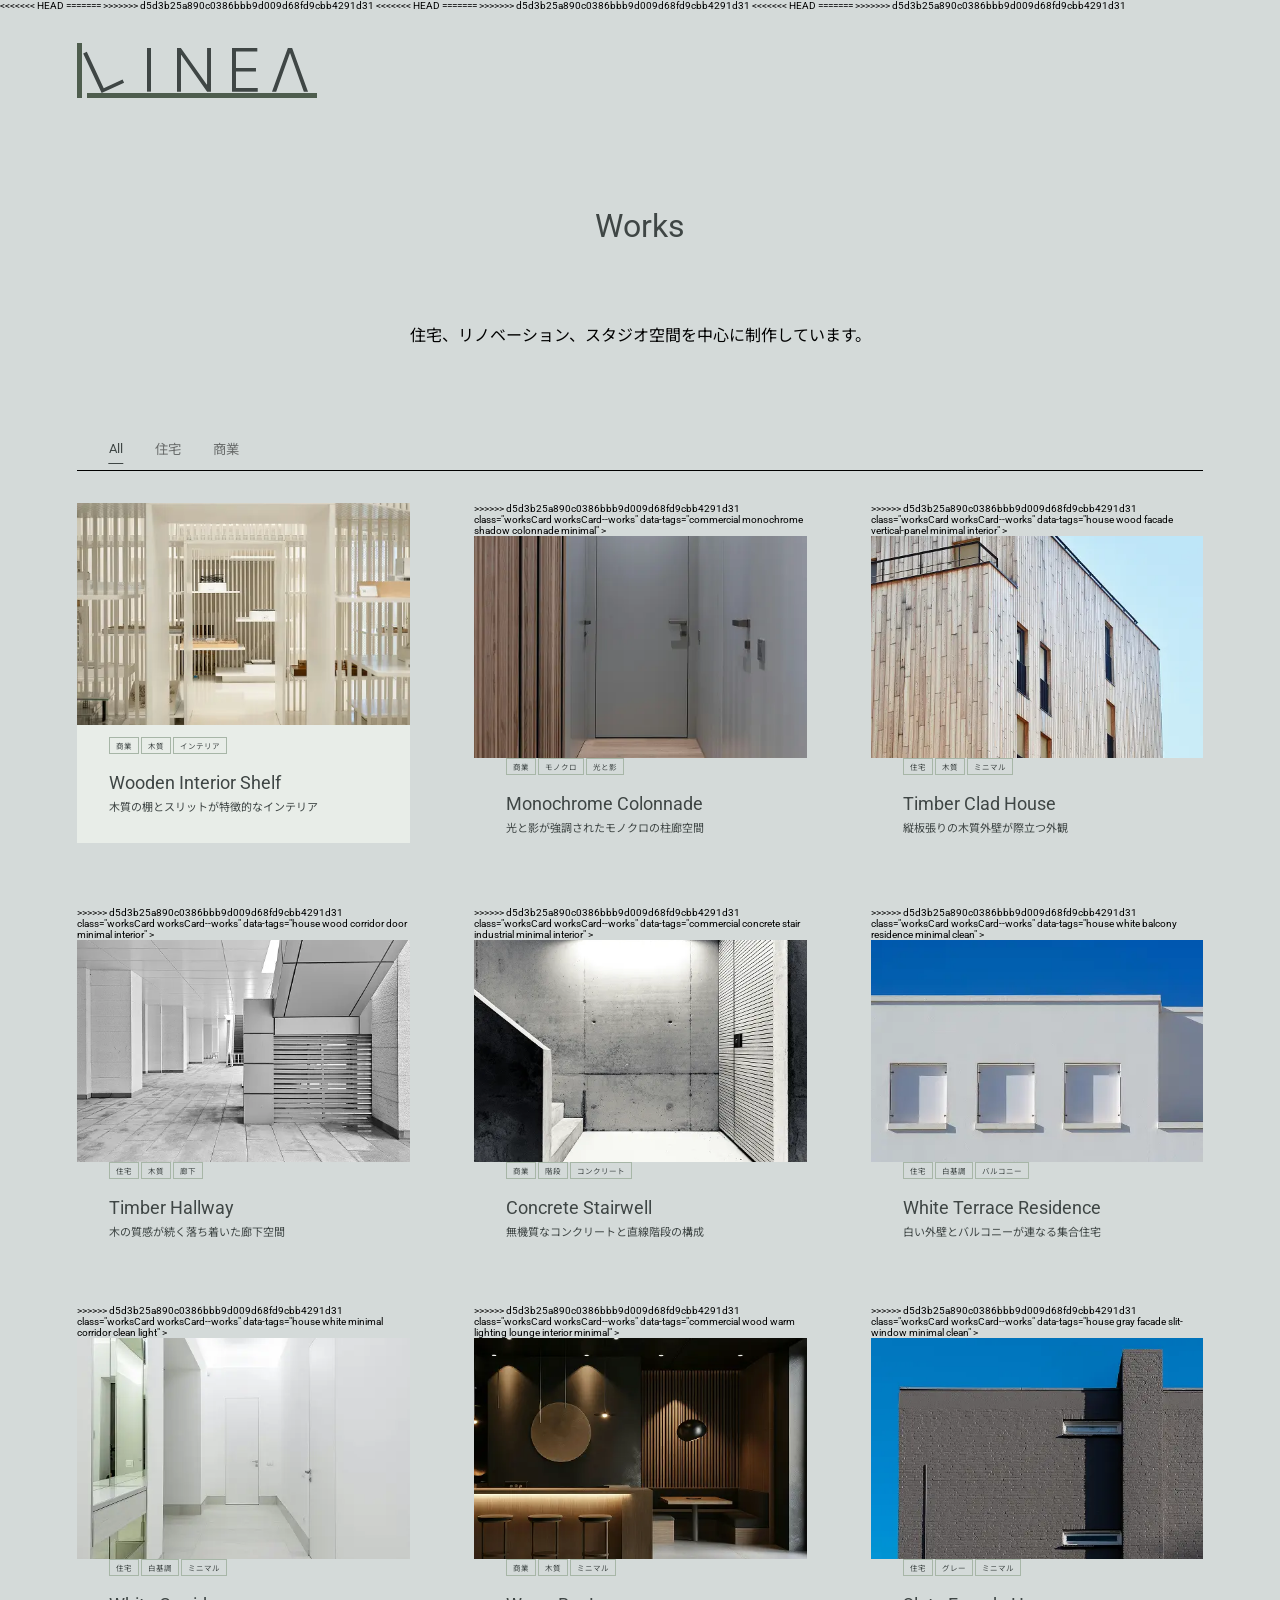
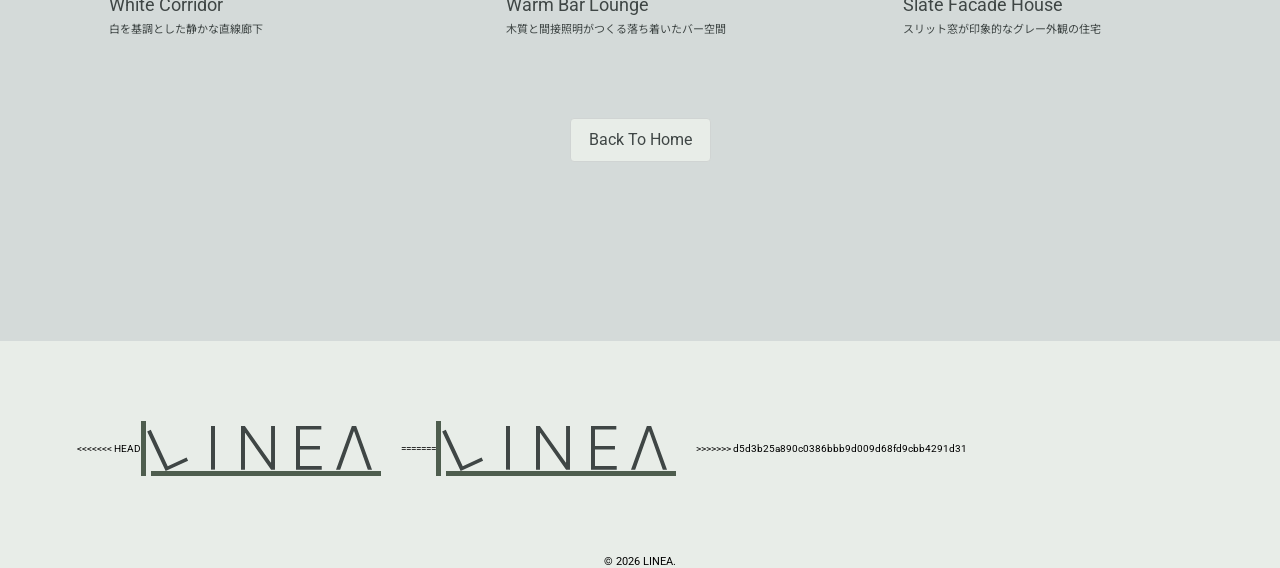
==== works.html @ eef25bf6 "サイズ修正" ====
<!doctype html>
<html lang="ja">
  <head>
    <meta charset="UTF-8" />
    <meta name="viewport" content="width=device-width, initial-scale=1.0" />
    <title>Works｜LINEA</title>
<<<<<<< HEAD
    <meta
      name="description"
      content="LINEA の制作実績一覧。静けさと余白を大切にしたデザインワークを紹介します。"
    />

    <link rel="stylesheet" href="css/style.css" />
    <link rel="icon" href="assets/icon/favicon.svg" type="image/svg+xml" />
    <link rel="icon" href="assets/icon/favicon.png" type="image/png" />
=======
    <link rel="stylesheet" href="css/style.css" />
    <link rel="icon" href="assets/icon/symbolMark.svg" type="image/svg+xml" />
    <link
      rel="alternate icon"
      href="assets/icon/symbolMark.png"
      sizes="16x16"
      type="image/png"
    />
    <link
      rel="icon"
      href="assets/icon/symbolMark.png"
      sizes="32x32"
      type="image/png"
    />
>>>>>>> d5d3b25a890c0386bbb9d009d68fd9cbb4291d31

    <link rel="preconnect" href="https://fonts.googleapis.com" />
    <link rel="preconnect" href="https://fonts.gstatic.com" crossorigin />
    <link
      href="https://fonts.googleapis.com/css2?family=Noto+Sans+JP:wght@100..900&family=Roboto:ital,wght@0,100..900;1,100..900&display=swap"
      rel="stylesheet"
    />
<<<<<<< HEAD
    <meta property="og:title" content="LINEA" />
=======
    <meta
      name="description"
      content="LINEA の制作実績一覧。静けさと余白を大切にしたデザインワークを紹介します。"
    />
    <meta property="og:title" content="Works｜LINEA" />
>>>>>>> d5d3b25a890c0386bbb9d009d68fd9cbb4291d31
    <meta
      property="og:description"
      content="LINEA の制作実績一覧。静けさと余白を大切にしたデザインワークを紹介します。"
    />
<<<<<<< HEAD
    <meta property="og:type" content="website" />
    <meta
      property="og:url"
      content="https://transcendent-puffpuff-2b2847.netlify.app/works.html"
    />
    <meta
      property="og:image"
      content="https://transcendent-puffpuff-2b2847.netlify.app/assets/img/ogp.png"
    />
    <meta property="og:site_name" content="LINEA" />

    <meta name="twitter:card" content="summary_large_image" />
    <meta name="twitter:title" content="LINEA" />
    <meta
      name="twitter:description"
      content="LINEA の制作実績一覧。静けさと余白を大切にしたデザインワークを紹介します。"
    />
    <meta
      name="twitter:image"
      content="https://transcendent-puffpuff-2b2847.netlify.app/assets/img/ogp.png"
    />

    <link
      rel="canonical"
      href="https://transcendent-puffpuff-2b2847.netlify.app/works.html"
    />
=======
    <!-- サムネ作る -->
    <!-- og:image を絶対URLにする※相対パス読めない -->
    <meta property="og:image" content="assets/img/ogp.png" />
    <!-- 公開後にURL差し替える-->
    <meta property="og:url" content="https://linea.example.com" />
    <meta property="og:type" content="website" />
    <!-- 公開後にURL差し替える -->
    <link rel="canonical" href="https://example.com/page" />
>>>>>>> d5d3b25a890c0386bbb9d009d68fd9cbb4291d31
  </head>

  <body>
    <header class="pageHeader">
      <a href="/" class="pageLogoLink">
        <img src="assets/icon/logo.svg" alt="LINEAロゴ" class="pageLogo" />
      </a>
    </header>

    <main class="section">
      <h1 class="pageTitle textXxl">Works</h1>

      <p class="worksLead textMd">
        住宅、リノベーション、スタジオ空間を中心に制作しています。
      </p>

      <div class="worksPanel">
        <div class="worksTabs">
          <button class="worksTab is-active" data-filter="all">All</button>
          <button class="worksTab" data-filter="house">住宅</button>
          <button class="worksTab" data-filter="commercial">商業</button>
        </div>

        <div class="worksCardContainer">
          <a
            href="wooden-interior-shelf.html"
            class="worksCard worksCard--works"
            data-tags="commercial wood shelf slit interior minimal"
          >
            <div class="worksCardImg">
              <img
                src="assets/img/wooden-interior-shelf/wooden-interior-shelf-thumb-07.webp"
                alt="Wooden Interior Shelf（木質の棚とスリットが特徴的なインテリア）"
              />
            </div>
            <div class="worksCardInfo">
              <div class="worksTags">
                <span class="worksTag">商業</span>
                <span class="worksTag">木質</span>
                <span class="worksTag">インテリア</span>
              </div>

              <h2 class="worksTitle textLg">
                Wooden Interior Shelf
                <small class="textXs">
                  木質の棚とスリットが特徴的なインテリア
                </small>
              </h2>
            </div>
          </a>

          <a
<<<<<<< HEAD
            href="monochrome-colonnade.html"
=======
            href="#"
>>>>>>> d5d3b25a890c0386bbb9d009d68fd9cbb4291d31
            class="worksCard worksCard--works"
            data-tags="commercial monochrome shadow colonnade minimal"
          >
            <div class="worksCardImg">
              <img
                src="assets/img/monochrome-colonnade/monochrome-colonnade-thumb-06.webp"
                alt="Monochrome Colonnade（光と影が強調されたモノクロの柱廊空間）"
              />
            </div>
            <div class="worksCardInfo">
              <div class="worksTags">
                <span class="worksTag">商業</span>
                <span class="worksTag">モノクロ</span>
                <span class="worksTag">光と影</span>
              </div>

              <h2 class="worksTitle textLg">
                Monochrome Colonnade
                <small class="worksTitleSub textXs">
                  光と影が強調されたモノクロの柱廊空間
                </small>
              </h2>
            </div>
          </a>

          <a
<<<<<<< HEAD
            href="timber-clad-house.html"
=======
            href="#"
>>>>>>> d5d3b25a890c0386bbb9d009d68fd9cbb4291d31
            class="worksCard worksCard--works"
            data-tags="house wood facade vertical-panel minimal interior"
          >
            <div class="worksCardImg">
              <img
                src="assets/img/timber-clad-house/timber-clad-house-thumb-03.webp"
                alt="Timber Clad House（縦板張りの木質外壁が際立つ外観）"
              />
            </div>
            <div class="worksCardInfo">
              <div class="worksTags">
                <span class="worksTag">住宅</span>
                <span class="worksTag">木質</span>
                <span class="worksTag">ミニマル</span>
              </div>

              <h2 class="worksTitle textLg">
                Timber Clad House
                <small class="worksTitleSub textXs">
                  縦板張りの木質外壁が際立つ外観
                </small>
              </h2>
            </div>
          </a>

          <a
<<<<<<< HEAD
            href="timber-hallway.html"
=======
            href="#"
>>>>>>> d5d3b25a890c0386bbb9d009d68fd9cbb4291d31
            class="worksCard worksCard--works"
            data-tags="house wood corridor door minimal interior"
          >
            <div class="worksCardImg">
              <img
                src="assets/img/timber-hallway/timber-hallway-thumb-01.webp"
                alt="Timber Hallway（木の質感が続く落ち着いた廊下空間）"
              />
            </div>
            <div class="worksCardInfo">
              <div class="worksTags">
                <span class="worksTag">住宅</span>
                <span class="worksTag">木質</span>
                <span class="worksTag">廊下</span>
              </div>

              <h2 class="worksTitle textLg">
                Timber Hallway
                <small class="worksTitleSub textXs">
                  木の質感が続く落ち着いた廊下空間
                </small>
              </h2>
            </div>
          </a>

          <a
<<<<<<< HEAD
            href="concrete-stairwell.html"
=======
            href="#"
>>>>>>> d5d3b25a890c0386bbb9d009d68fd9cbb4291d31
            class="worksCard worksCard--works"
            data-tags="commercial concrete stair industrial minimal interior"
          >
            <div class="worksCardImg">
              <img
                src="assets/img/concrete-stairwell/concrete-stairwell-thumb-01.webp"
                alt="Concrete Stairwell（無機質なコンクリートと直線階段の構成）"
              />
            </div>
            <div class="worksCardInfo">
              <div class="worksTags">
                <span class="worksTag">商業</span>
                <span class="worksTag">階段</span>
                <span class="worksTag">コンクリート</span>
              </div>

              <h2 class="worksTitle textLg">
                Concrete Stairwell
                <small class="worksTitleSub textXs">
                  無機質なコンクリートと直線階段の構成
                </small>
              </h2>
            </div>
          </a>

          <a
<<<<<<< HEAD
            href="white-terrace-residence.html"
=======
            href="#"
>>>>>>> d5d3b25a890c0386bbb9d009d68fd9cbb4291d31
            class="worksCard worksCard--works"
            data-tags="house white balcony residence minimal clean"
          >
            <div class="worksCardImg">
              <img
                src="assets/img/white-terrace-residence/white-terrace-residence-thumb-06.webp"
                alt="White Terrace Residence（白い外壁とバルコニーが連なる集合住宅）"
              />
            </div>
            <div class="worksCardInfo">
              <div class="worksTags">
                <span class="worksTag">住宅</span>
                <span class="worksTag">白基調</span>
                <span class="worksTag">バルコニー</span>
              </div>

              <h2 class="worksTitle textLg">
                White Terrace Residence
                <small class="worksTitleSub textXs">
                  白い外壁とバルコニーが連なる集合住宅
                </small>
              </h2>
            </div>
          </a>

          <a
<<<<<<< HEAD
            href="white-corridor.html"
=======
            href="#"
>>>>>>> d5d3b25a890c0386bbb9d009d68fd9cbb4291d31
            class="worksCard worksCard--works"
            data-tags="house white minimal corridor clean light"
          >
            <div class="worksCardImg">
              <img
                src="assets/img/white-corridor/white-corridor-thumb-07.webp"
                alt="White Corridor（白を基調とした静かな直線廊下）"
              />
            </div>
            <div class="worksCardInfo">
              <div class="worksTags">
                <span class="worksTag">住宅</span>
                <span class="worksTag">白基調</span>
                <span class="worksTag">ミニマル</span>
              </div>

              <h2 class="worksTitle textLg">
                White Corridor
                <small class="worksTitleSub textXs">
                  白を基調とした静かな直線廊下
                </small>
              </h2>
            </div>
          </a>

          <a
<<<<<<< HEAD
            href="warm-bar-lounge.html"
=======
            href="#"
>>>>>>> d5d3b25a890c0386bbb9d009d68fd9cbb4291d31
            class="worksCard worksCard--works"
            data-tags="commercial wood warm lighting lounge interior minimal"
          >
            <div class="worksCardImg">
              <img
                src="assets/img/warm-bar-lounge/warm-bar-lounge-thumb-07.webp"
                alt="Warm Bar Lounge（木質と間接照明がつくる落ち着いたバー空間）"
              />
            </div>
            <div class="worksCardInfo">
              <div class="worksTags">
                <span class="worksTag">商業</span>
                <span class="worksTag">木質</span>
                <span class="worksTag">ミニマル</span>
              </div>

              <h2 class="worksTitle textLg">
                Warm Bar Lounge
                <small class="worksTitleSub textXs">
                  木質と間接照明がつくる落ち着いたバー空間
                </small>
              </h2>
            </div>
          </a>

          <a
<<<<<<< HEAD
            href="slate-facade-house.html"
=======
            href="#"
>>>>>>> d5d3b25a890c0386bbb9d009d68fd9cbb4291d31
            class="worksCard worksCard--works"
            data-tags="house gray facade slit-window minimal clean"
          >
            <div class="worksCardImg">
              <img
                src="assets/img/slate-facade-house/slate-facade-house-thumb-07.webp"
                alt="Slate Facade House（スリット窓が印象的なグレー外観の住宅）"
              />
            </div>
            <div class="worksCardInfo">
              <div class="worksTags">
                <span class="worksTag">住宅</span>
                <span class="worksTag">グレー</span>
                <span class="worksTag">ミニマル</span>
              </div>

              <h2 class="worksTitle textLg">
                Slate Facade House
                <small class="worksTitleSub textXs">
                  スリット窓が印象的なグレー外観の住宅
                </small>
              </h2>
            </div>
          </a>
        </div>
      </div>
      <a href="index.html" class="actionButton textMd">
        <span>Back To Home</span>
      </a>
    </main>

    <footer>
      <div class="footerContainer">
<<<<<<< HEAD
        <a href="index.html" class="footerLogo">
          <img src="assets/icon/logo.svg" alt="LINEAロゴ" />
        </a>
=======
        <div class="footerLogo">
          <img src="assets/icon/logo.svg" alt="LINEAロゴ" />
        </div>
>>>>>>> d5d3b25a890c0386bbb9d009d68fd9cbb4291d31
      </div>

      <small class="copy textXs">&copy; 2026 LINEA.</small>
      <button class="toTopBtn"></button>
    </footer>
    <script src="js/toTop.js"></script>
    <script src="js/worksTab.js"></script>
  </body>
</html>
---- css/style.css ----
/* =========================
Reset 
========================= */
* {
  box-sizing: border-box;
  margin: 0;
  padding: 0;
}
img {
  display: block;
  height: auto;
  max-width: 100%;
}
input,
button {
  font-family: inherit;
}
ul,
ol {
  list-style: none;
}
a {
  color: inherit;
  text-decoration: none;
}
body {
  margin: 0;
}

/* =========================
Variables
========================= */
:root {
  /* textXxl: 32px → 36px */
  --textXxl: clamp(3.2rem, 2vw, 3.6rem);
  /* textXl: 24px → 28px */
  --textXl: clamp(2.4rem, 1.8vw, 2.8rem);
  /* textLg: 18px → 20px */
  --textLg: clamp(1.8rem, 1.4vw, 2rem);
  /* textMd: 14px → 16px */
  --textMd: clamp(1.4rem, 1.8vw, 1.6rem);
  /* textSm: 12px → 14px */
  --textSm: clamp(1.2rem, 1.4vw, 1.4rem);
  /* textXs 9px → 11px */
  --textXs: clamp(0.9rem, 1vw, 1.1rem);
}

:root {
  --lhXxl: clamp(3.8rem, 2vw, 4.3rem);
  --lhXl: clamp(3.2rem, 1.8vw, 3.6rem);
  --lhLg: clamp(2.6rem, 1.4vw, 2.9rem);
  --lhMd: clamp(2.2rem, 0.8vw, 2.5rem);
  --lhSm: clamp(2rem, 0.6vw, 2.2rem);
  --lhXs: clamp(1.2rem, 0.3vw, 1.4rem);
}

:root {
  /* Primary */
  --color-white: #fff;
  --color-black: #3f4645;

  /* Neutral */
  --color-bg: #d4dad9;
  --color-btn: #e9edec;

  /* Accent (GreenHueC) */
  --color-green-100: #f3f6f3;
  --color-green-200: #eef2ee;
  --color-green-300: #e8ede8;
  --color-green-400: #dce5dc;
  --color-green-500: #c5d3c5;
  --color-green-600: #a7b6a7;
  --color-green-700: #4e5d4e;
  --color-green-800: #304030;

  /* Accent Transparent (GreenHueC with opacity) */
  --color-green-100-rgb: 243, 246, 243;
  --color-green-100-80: rgb(var(--color-green-100-rgb), 0.8);
  /* Black Transparent */
  --color-black-rgb: 0, 0, 0;
  --color-black-40: rgba(var(--color-black-rgb), 0.4);
}

/* =========================
Base
========================= */
html {
  font-size: 10px;
}
body {
  font-weight: 400;
  font-family: Roboto, "Noto Sans JP", sans-serif;
  overflow-x: hidden;
}
html,
body {
  background-color: var(--color-bg);
}
h1,
h2,
h3,
h4,
h5 {
  font-weight: normal;
  color: var(--color-black);
}
oter {
  background-color: var(--color-green-200);
}
input,
textarea {
  padding: 8px 24px;
}

/* =========================
Layout
========================= */

/* 共通レイアウト */
.pageHeader,
.footerContainer {
  display: flex;
  align-items: center;
  margin: 0 auto;
  padding-inline: clamp(32px, 6vw, 80px);
}
.pageHeader {
  padding-block: 32px;
}
.footerContainer {
  padding-block: 80px;
}
@media screen and (width <= 767px) {
  .footerContainer {
    flex-direction: column;
  }
}

.section {
  display: flex;
  flex-direction: column;
  align-items: center;
  gap: 80px;
  margin-bottom: clamp(64px, 8vw, 140px);
  margin-inline: auto;
  padding-inline: clamp(32px, 6vw, 80px);
  padding-block: clamp(32px, 6vw, 80px);
}

/* mvレイアウト */
.mvSection {
  position: relative;
  width: 100%;
  height: clamp(30vh, 50vh, 80vh);
  margin-bottom: clamp(120px, 15vw, 200px);
  overflow: hidden;
}
.mvSection img {
  transform: translateX(20%);
  width: 100%;
  height: 100%;
  object-fit: cover;
}
.mvSection p {
  position: absolute;
  top: 25%;
  left: 10%;
  padding: clamp(32px, 6vw, 120px);
}
@media screen and (width <= 767px) {
  .mvSection img {
    transform: none;
  }
}

/* aboutSectionレイアウト */
.aboutSection {
  max-width: 1280px;
}
.aboutContainer {
  display: flex;
  position: relative;
  justify-content: end;
  align-items: center;
}

/* aboutInfoレイアウト */
.aboutInfo {
  display: flex;
  z-index: 2;
  flex-direction: column;
  align-items: center;
  gap: clamp(48px, 8vw, 128px);
  width: 70%;
  padding: clamp(120px, 15vw, 200px) clamp(32px, 8vw, 128px);
}
.aboutLeadContainer {
  display: flex;
  flex-direction: column;
  gap: 24px;
}
.aboutItem {
  display: flex;
  flex-direction: column;
  align-items: center;
  gap: 16px;
}

/* aboutImgレイアウト */
.aboutImg {
  position: absolute;
  left: 0;
  z-index: 1;
  width: 70%;
  height: 80%;
  overflow: hidden;
}
.aboutImg img {
  width: 100%;
  height: 100%;
  object-fit: cover;
}

@media (width <= 767px) {
  .aboutContainer {
    justify-content: center;
    margin-top: 16px;
  }
  .aboutImg {
    left: 50%;
    transform: translateX(-50%);
    width: 100vw;
    height: 120%;
  }
}

/* worksSectionレイアウト */
.worksSection {
  container-type: inline-size;
  container-name: worksSection;
}
.worksCardContainer {
  display: grid;
  gap: clamp(32px, 5vw, 64px);
  cursor: pointer;
  grid-template-columns: repeat(3, 1fr);
}
@container worksSection (max-width: 600px) {
  .worksCardContainer {
    grid-template-columns: 1fr;
  }
}

/* philosophySectionレイアウト */
.philosophySection {
  display: flex;
  flex-direction: column;
  align-items: center;
  gap: 80px;
  margin-bottom: clamp(64px, 8vw, 140px);
  margin-inline: auto;
}
.philosophyContainer {
  display: flex;
  position: relative;
  flex-direction: column;
  gap: 200px;
  width: 100%;
}
.philosophyInfo {
  display: flex;
  position: absolute;
  top: 50%;
  left: 50%;
  z-index: 3;
  transform: translate(-50%, -50%);
  flex-direction: column;
  gap: 32px;
  padding: clamp(48px, 8vw, 128px);
}
@media screen and (max-width: 767px) {
  .philosophyInfo {
    width: 90%;
  }
}

/* philosophySection背景レイアウト */
.philosophyImg {
  z-index: 1;
  width: 100%;
  height: 40vh;
  overflow: hidden;
}
.philosophyImgTop img {
  transform: translateX(15%);
}
.philosophyImgBottom img {
  transform: translateX(-15%);
}
.philosophyImg img {
  display: block;
  position: relative;
  width: 100%;
  height: 100%;
  object-fit: cover;
}
@media (width <= 767px) {
  .philosophyImg {
    aspect-ratio: 3 / 2;
  }
}

/* contactSectionレイアウト */
.contactSection {
  width: min(80%); /* ← これが最強 */
  max-width: 1280px;
  background-color: var(--color-green-100-80);
}
.contactForm {
  display: flex;
  flex-direction: column;
  align-items: center;
  gap: 36px;
  width: 100%;
}
.formGroup {
  display: flex;
  flex-direction: column;
  align-items: center;
  gap: 16px;
}
.formGroup input,
.formGroup textarea {
  width: clamp(280px, 50vw, 720px);
}

/* works.htmlのworksPanelのレイアウト */
.worksPanel {
  width: 100%;
  container-type: inline-size;
  container-name: works;
}
@container works (max-width: 900px) {
  .worksCardContainer {
    grid-template-columns: repeat(2, 1fr);
  }
}
@container works (max-width: 600px) {
  .worksCardContainer {
    grid-template-columns: 1fr;
  }
}
.worksTag {
  display: inline-block;
  padding: 2px 6px;
  border: 1px solid var(--color-green-600);
  font-size: 0.75rem;
  color: var(--color-black);
}

/* workDetailのHero画像 */
.workDetailHero {
  position: relative;
  width: 100%;
  overflow: hidden;
  aspect-ratio: 3 / 1.5;
}
.workDetailHero img {
  width: 100%;
  height: 100%;
  object-fit: cover;
  filter: brightness(0.9);
}
.workDetailHero::before {
  position: absolute;
  z-index: 1;
  background: var(--color-black-20);
  content: "";
  inset: 0;
}
.workDetailMeta {
  position: absolute;
  top: clamp(32px, 8vw, 96px);
  left: clamp(32px, 7vw, 80px);
  z-index: 2;
  padding: 8px 16px;
  background-color: var(--color-black-40);
  font-weight: 400;
  color: var(--color-white);
  opacity: 0.8;
}

/* workDetailのサムネ */
.workDetailVisual {
  background-color: var(--color-green-100-80);
}
.thumbCarousel {
  display: flex;
  align-items: center;
  gap: clamp(16px, 4vw, 24px);
  padding-inline: clamp(16px, 4vw, 48px);
  padding-block: clamp(32px, 8vw, 64px);
}
.thumbViewport {
  width: 100%;
  overflow: hidden;
}
.thumbTrack {
  display: flex;
  justify-content: center;
  gap: clamp(16px, 4vw, 48px);
  transition: transform 0.3s ease;
}
.thumbTrack img {
  width: 160px;
  border-radius: 4px;
  object-fit: cover;
  cursor: pointer;
  transition:
    box-shadow 0.2s ease,
    transform 0.2s ease;
  aspect-ratio: 4 / 3;
}
.thumbTrack img:hover {
  transform: translateY(-2px);
  box-shadow: 0 4px 16px rgba(0, 0, 0, 0.12);
}
@media (max-width: 767px) {
  .thumbTrack img {
    width: 120px;
  }
}

/* workDetailのレイアウト */
.workDetailSection {
  display: flex;
  flex-direction: column;
  align-items: center;
  gap: 64px;
  margin-bottom: clamp(120px, 15vw, 200px);
  margin-inline: auto;
  padding-inline: clamp(32px, 6vw, 80px);
  padding-block: clamp(32px, 6vw, 80px);
}
.workDetailHeader {
  display: flex;
  flex-direction: column;
  align-items: center;
  gap: 8px;
}
.workDetailHeader h1 {
  padding-bottom: 16px;
}

/* workDetailのinfoのレイアウト*/
.workDetailInfo {
  padding: clamp(32px, 8vw, 120px);
  border-top: 1px solid var(--color-green-600);
  border-bottom: 1px solid var(--color-green-600);
}
.workDetailList {
  display: grid;
  grid-template-columns: 120px 1fr;
  row-gap: 32px;
}
.workDetailList dt {
  color: var(--color-green-700);
}
.workDetailList dd {
  color: var(--color-black);
}

/* PREV / NEXT ナビ */
.workDetailNav {
  display: flex;
  justify-content: center;
  align-items: center;
  gap: clamp(48px, 10vw, 128px);
}

/* footer */
.copy {
  display: block;
  margin: 0 auto;
  text-align: center;
}

/* =========================
Components
========================= */
/* logo */
.pageLogo img,
.footerLogo {
  width: 10%;
  min-width: 260px;
}
/* 文字裏背景色 */
.mvSection p,
.aboutInfo,
.philosophyInfo {
  background-color: var(--color-green-100-80);
}

/* worksカード */
.worksCard {
  display: flex;
  flex-direction: column;
  align-items: center;
  gap: clamp(16px, 3vw, 28px);
  padding-bottom: clamp(16px, 3vw, 28px);
  background-color: var(--color-green-300);
}
.worksCardImg {
  width: 100%;
  overflow: hidden;
  aspect-ratio: 3/2;
}
.worksCardImg img {
  width: 100%;
  height: 100%;
  object-fit: cover;
}
.worksCard h3 {
  position: relative;
  max-width: 20ch;
  text-align: center;
}

/* worksページのworksカード */
.worksCard--works {
  gap: 12px;
}
.worksCardInfo {
  display: flex;
  flex-direction: column;
  gap: 16px;
  width: 100%;
  padding: 0 32px;
}
.worksCard--works .worksCard h3 {
  width: fit-content;
  margin-inline: 0;
  text-align: start;
}
.worksTitle small {
  display: block;
  margin-top: 4px;
  line-height: 1.4;
}

/* タイトル下線アニメーション（共通） */
.worksCard h3::after {
  position: absolute;
  bottom: -6px;
  left: 0;
  width: 0;
  height: 2px;
  background-color: currentcolor;
  opacity: 0.4;
  transition: width 0.3s ease;
  content: "";
}
.worksCard:hover .worksCard h3::after {
  width: 40%;
}

/* worksページのタブ */
.worksTabs {
  display: flex;
  gap: 32px;
  margin-bottom: 32px;
  padding: 8px 32px;
  border-bottom: 1px solid currentcolor;
}
.worksTab {
  position: relative;
  padding: 4px 0;
  border: none;
  background: none;
  opacity: 0.5;
  cursor: pointer;
  transition: opacity 0.2s ease;
}
.worksTab:hover {
  opacity: 0.75;
}
.worksTab.is-active {
  color: var(--color-black); /* ← 文字色を濃くする */
  opacity: 1;
}
.worksTab.is-active::after {
  position: absolute;
  bottom: -2px;
  left: 50%;
  transform: translateX(-50%);
  width: 110%;
  height: 1px;
  background-color: currentcolor;
  content: "";
}

/* topToBtn */
footer {
  position: relative;
  background-color: var(--color-green-300);
}
.toTopBtn {
  position: fixed;
  right: 25px;
  bottom: 25px;
  z-index: 2;
  width: 50px;
  height: 50px;
  border-radius: 9999px;
  background-color: var(--color-green-700);
  opacity: 0;
  pointer-events: none;
  transition: opacity 0.3s;
}
.toTopBtn::after {
  position: relative;
  bottom: 12px;
  left: 0;
  width: 0;
  height: 0;
  content: "";
  border-style: solid;
  border-right: 7px solid transparent;
  border-left: 7px solid transparent;
  border-bottom: 8px solid var(--color-btn);
  border-top: 0;
}
.toTopBtn.is-visible {
  opacity: 1;
  pointer-events: auto;
}

/* PREV / NEXT（高さを中央に寄せる） */
.workDetailNav .prev,
.workDetailNav .next {
  position: relative;
  color: #3f4645;
  text-decoration: none;
}
.workDetailNav .prev::after,
.workDetailNav .next::after {
  position: absolute;
  bottom: -2px;
  left: 0;
  width: 0%;
  height: 1px;
  background: #3f4645;
  transition: width 0.25s ease;
  content: "";
}
.workDetailNav .prev:hover::after,
.workDetailNav .next:hover::after {
  width: 100%;
}

/* Back To Works */
.actionButton {
  display: inline-flex;
  justify-content: center;
  align-items: center;
  padding: 10px 18px;
  border: 1px solid #d0d4d3;
  border-radius: 4px;
  background: var(--color-green-300);
  color: #3f4645;
  cursor: pointer;
  transition:
    background 0.25s ease,
    color 0.25s ease;
  text-decoration: none;
}

.actionButton:hover {
  background: var(--color-green-100);
}

/* 左右ボタン */
.thumbPrev,
.thumbNext {
  padding: 8px 12px;
  border: 1px solid var(--color-black-10);
  border-radius: 4px;
  background: var(--color-white);
  font-size: 14px;
  line-height: 1;
  color: var(--color-black-60);
  cursor: pointer;
  transition:
    background 0.2s ease,
    color 0.2s ease;
}
.thumbPrev:hover,
.thumbNext:hover {
  background: var(--color-green-100);
  color: var(--color-black-80);
}

/* =========================
Utility
========================= */
.textXxl {
  font-size: var(--textXxl);
  line-height: var(--lhXxl);
}

.textXl {
  font-size: var(--textXl);
  line-height: var(--lhXl);
}

.textLg {
  font-size: var(--textLg);
  line-height: var(--lhLg);
}

.textMd {
  font-size: var(--textMd);
  line-height: var(--lhMd);
}

.textSm {
  font-size: var(--textSm);
  line-height: var(--lhSm);
}

.textXs {
  font-size: var(--textXs);
  line-height: var(--lhXs);
}

/* =========================
Temp
========================= */
.globalNav {
  display: none;
}
---- css/style.css ----
/* =========================
Reset 
========================= */
* {
  box-sizing: border-box;
  margin: 0;
  padding: 0;
}
img {
  display: block;
  height: auto;
  max-width: 100%;
}
input,
button {
  font-family: inherit;
}
ul,
ol {
  list-style: none;
}
a {
  color: inherit;
  text-decoration: none;
}
body {
  margin: 0;
}

/* =========================
Variables
========================= */
:root {
  /* textXxl: 32px → 36px */
  --textXxl: clamp(3.2rem, 2vw, 3.6rem);
  /* textXl: 24px → 28px */
  --textXl: clamp(2.4rem, 1.8vw, 2.8rem);
  /* textLg: 18px → 20px */
  --textLg: clamp(1.8rem, 1.4vw, 2rem);
  /* textMd: 14px → 16px */
  --textMd: clamp(1.4rem, 1.8vw, 1.6rem);
  /* textSm: 12px → 14px */
  --textSm: clamp(1.2rem, 1.4vw, 1.4rem);
  /* textXs 9px → 11px */
  --textXs: clamp(0.9rem, 1vw, 1.1rem);
}

:root {
  --lhXxl: clamp(3.8rem, 2vw, 4.3rem);
  --lhXl: clamp(3.2rem, 1.8vw, 3.6rem);
  --lhLg: clamp(2.6rem, 1.4vw, 2.9rem);
  --lhMd: clamp(2.2rem, 0.8vw, 2.5rem);
  --lhSm: clamp(2rem, 0.6vw, 2.2rem);
  --lhXs: clamp(1.2rem, 0.3vw, 1.4rem);
}

:root {
  /* Primary */
  --color-white: #fff;
  --color-black: #3f4645;

  /* Neutral */
  --color-bg: #d4dad9;
  --color-btn: #e9edec;

  /* Accent (GreenHueC) */
  --color-green-100: #f3f6f3;
  --color-green-200: #eef2ee;
  --color-green-300: #e8ede8;
  --color-green-400: #dce5dc;
  --color-green-500: #c5d3c5;
  --color-green-600: #a7b6a7;
  --color-green-700: #4e5d4e;
  --color-green-800: #304030;

  /* Accent Transparent (GreenHueC with opacity) */
  --color-green-100-rgb: 243, 246, 243;
  --color-green-100-80: rgb(var(--color-green-100-rgb), 0.8);
  /* Black Transparent */
  --color-black-rgb: 0, 0, 0;
  --color-black-40: rgba(var(--color-black-rgb), 0.4);
}

/* =========================
Base
========================= */
html {
  font-size: 10px;
}
body {
  font-weight: 400;
  font-family: Roboto, "Noto Sans JP", sans-serif;
  overflow-x: hidden;
}
html,
body {
  background-color: var(--color-bg);
}
h1,
h2,
h3,
h4,
h5 {
  font-weight: normal;
  color: var(--color-black);
}
oter {
  background-color: var(--color-green-200);
}
input,
textarea {
  padding: 8px 24px;
}

/* =========================
Layout
========================= */

/* 共通レイアウト */
.pageHeader,
.footerContainer {
  display: flex;
  align-items: center;
  margin: 0 auto;
  padding-inline: clamp(32px, 6vw, 80px);
}
.pageHeader {
  padding-block: 32px;
}
.footerContainer {
  padding-block: 80px;
}
@media screen and (width <= 767px) {
  .footerContainer {
    flex-direction: column;
  }
}

.section {
  display: flex;
  flex-direction: column;
  align-items: center;
  gap: 80px;
  margin-bottom: clamp(64px, 8vw, 140px);
  margin-inline: auto;
  padding-inline: clamp(32px, 6vw, 80px);
  padding-block: clamp(32px, 6vw, 80px);
}

/* mvレイアウト */
.mvSection {
  position: relative;
  width: 100%;
  height: clamp(30vh, 50vh, 80vh);
  margin-bottom: clamp(120px, 15vw, 200px);
  overflow: hidden;
}
.mvSection img {
  transform: translateX(20%);
  width: 100%;
  height: 100%;
  object-fit: cover;
}
.mvSection p {
  position: absolute;
  top: 25%;
  left: 10%;
  padding: clamp(32px, 6vw, 120px);
}
@media screen and (width <= 767px) {
  .mvSection img {
    transform: none;
  }
}

/* aboutSectionレイアウト */
.aboutSection {
  max-width: 1280px;
}
.aboutContainer {
  display: flex;
  position: relative;
  justify-content: end;
  align-items: center;
}

/* aboutInfoレイアウト */
.aboutInfo {
  display: flex;
  z-index: 2;
  flex-direction: column;
  align-items: center;
  gap: clamp(48px, 8vw, 128px);
  width: 70%;
  padding: clamp(120px, 15vw, 200px) clamp(32px, 8vw, 128px);
}
.aboutLeadContainer {
  display: flex;
  flex-direction: column;
  gap: 24px;
}
.aboutItem {
  display: flex;
  flex-direction: column;
  align-items: center;
  gap: 16px;
}

/* aboutImgレイアウト */
.aboutImg {
  position: absolute;
  left: 0;
  z-index: 1;
  width: 70%;
  height: 80%;
  overflow: hidden;
}
.aboutImg img {
  width: 100%;
  height: 100%;
  object-fit: cover;
}

@media (width <= 767px) {
  .aboutContainer {
    justify-content: center;
    margin-top: 16px;
  }
  .aboutImg {
    left: 50%;
    transform: translateX(-50%);
    width: 100vw;
    height: 120%;
  }
}

/* worksSectionレイアウト */
.worksSection {
  container-type: inline-size;
  container-name: worksSection;
}
.worksCardContainer {
  display: grid;
  gap: clamp(32px, 5vw, 64px);
  cursor: pointer;
  grid-template-columns: repeat(3, 1fr);
}
@container worksSection (max-width: 600px) {
  .worksCardContainer {
    grid-template-columns: 1fr;
  }
}

/* philosophySectionレイアウト */
.philosophySection {
  display: flex;
  flex-direction: column;
  align-items: center;
  gap: 80px;
  margin-bottom: clamp(64px, 8vw, 140px);
  margin-inline: auto;
}
.philosophyContainer {
  display: flex;
  position: relative;
  flex-direction: column;
  gap: 200px;
  width: 100%;
}
.philosophyInfo {
  display: flex;
  position: absolute;
  top: 50%;
  left: 50%;
  z-index: 3;
  transform: translate(-50%, -50%);
  flex-direction: column;
  gap: 32px;
  padding: clamp(48px, 8vw, 128px);
}
@media screen and (max-width: 767px) {
  .philosophyInfo {
    width: 90%;
  }
}

/* philosophySection背景レイアウト */
.philosophyImg {
  z-index: 1;
  width: 100%;
  height: 40vh;
  overflow: hidden;
}
.philosophyImgTop img {
  transform: translateX(15%);
}
.philosophyImgBottom img {
  transform: translateX(-15%);
}
.philosophyImg img {
  display: block;
  position: relative;
  width: 100%;
  height: 100%;
  object-fit: cover;
}
@media (width <= 767px) {
  .philosophyImg {
    aspect-ratio: 3 / 2;
  }
}

/* contactSectionレイアウト */
.contactSection {
  width: min(80%); /* ← これが最強 */
  max-width: 1280px;
  background-color: var(--color-green-100-80);
}
.contactForm {
  display: flex;
  flex-direction: column;
  align-items: center;
  gap: 36px;
  width: 100%;
}
.formGroup {
  display: flex;
  flex-direction: column;
  align-items: center;
  gap: 16px;
}
.formGroup input,
.formGroup textarea {
  width: clamp(280px, 50vw, 720px);
}

/* works.htmlのworksPanelのレイアウト */
.worksPanel {
  width: 100%;
  container-type: inline-size;
  container-name: works;
}
@container works (max-width: 900px) {
  .worksCardContainer {
    grid-template-columns: repeat(2, 1fr);
  }
}
@container works (max-width: 600px) {
  .worksCardContainer {
    grid-template-columns: 1fr;
  }
}
.worksTag {
  display: inline-block;
  padding: 2px 6px;
  border: 1px solid var(--color-green-600);
  font-size: 0.75rem;
  color: var(--color-black);
}

/* workDetailのHero画像 */
.workDetailHero {
  position: relative;
  width: 100%;
  overflow: hidden;
  aspect-ratio: 3 / 1.5;
}
.workDetailHero img {
  width: 100%;
  height: 100%;
  object-fit: cover;
  filter: brightness(0.9);
}
.workDetailHero::before {
  position: absolute;
  z-index: 1;
  background: var(--color-black-20);
  content: "";
  inset: 0;
}
.workDetailMeta {
  position: absolute;
  top: clamp(32px, 8vw, 96px);
  left: clamp(32px, 7vw, 80px);
  z-index: 2;
  padding: 8px 16px;
  background-color: var(--color-black-40);
  font-weight: 400;
  color: var(--color-white);
  opacity: 0.8;
}

/* workDetailのサムネ */
.workDetailVisual {
  background-color: var(--color-green-100-80);
}
.thumbCarousel {
  display: flex;
  align-items: center;
  gap: clamp(16px, 4vw, 24px);
  padding-inline: clamp(16px, 4vw, 48px);
  padding-block: clamp(32px, 8vw, 64px);
}
.thumbViewport {
  width: 100%;
  overflow: hidden;
}
.thumbTrack {
  display: flex;
  justify-content: center;
  gap: clamp(16px, 4vw, 48px);
  transition: transform 0.3s ease;
}
.thumbTrack img {
  width: 160px;
  border-radius: 4px;
  object-fit: cover;
  cursor: pointer;
  transition:
    box-shadow 0.2s ease,
    transform 0.2s ease;
  aspect-ratio: 4 / 3;
}
.thumbTrack img:hover {
  transform: translateY(-2px);
  box-shadow: 0 4px 16px rgba(0, 0, 0, 0.12);
}
@media (max-width: 767px) {
  .thumbTrack img {
    width: 120px;
  }
}

/* workDetailのレイアウト */
.workDetailSection {
  display: flex;
  flex-direction: column;
  align-items: center;
  gap: 64px;
  margin-bottom: clamp(120px, 15vw, 200px);
  margin-inline: auto;
  padding-inline: clamp(32px, 6vw, 80px);
  padding-block: clamp(32px, 6vw, 80px);
}
.workDetailHeader {
  display: flex;
  flex-direction: column;
  align-items: center;
  gap: 8px;
}
.workDetailHeader h1 {
  padding-bottom: 16px;
}

/* workDetailのinfoのレイアウト*/
.workDetailInfo {
  padding: clamp(32px, 8vw, 120px);
  border-top: 1px solid var(--color-green-600);
  border-bottom: 1px solid var(--color-green-600);
}
.workDetailList {
  display: grid;
  grid-template-columns: 120px 1fr;
  row-gap: 32px;
}
.workDetailList dt {
  color: var(--color-green-700);
}
.workDetailList dd {
  color: var(--color-black);
}

/* PREV / NEXT ナビ */
.workDetailNav {
  display: flex;
  justify-content: center;
  align-items: center;
  gap: clamp(48px, 10vw, 128px);
}

/* footer */
.copy {
  display: block;
  margin: 0 auto;
  text-align: center;
}

/* =========================
Components
========================= */
/* logo */
.pageLogo img,
.footerLogo {
  width: 10%;
  min-width: 260px;
}
/* 文字裏背景色 */
.mvSection p,
.aboutInfo,
.philosophyInfo {
  background-color: var(--color-green-100-80);
}

/* worksカード */
.worksCard {
  display: flex;
  flex-direction: column;
  align-items: center;
  gap: clamp(16px, 3vw, 28px);
  padding-bottom: clamp(16px, 3vw, 28px);
  background-color: var(--color-green-300);
}
.worksCardImg {
  width: 100%;
  overflow: hidden;
  aspect-ratio: 3/2;
}
.worksCardImg img {
  width: 100%;
  height: 100%;
  object-fit: cover;
}
.worksCard h3 {
  position: relative;
  max-width: 20ch;
  text-align: center;
}

/* worksページのworksカード */
.worksCard--works {
  gap: 12px;
}
.worksCardInfo {
  display: flex;
  flex-direction: column;
  gap: 16px;
  width: 100%;
  padding: 0 32px;
}
.worksCard--works .worksCard h3 {
  width: fit-content;
  margin-inline: 0;
  text-align: start;
}
.worksTitle small {
  display: block;
  margin-top: 4px;
  line-height: 1.4;
}

/* タイトル下線アニメーション（共通） */
.worksCard h3::after {
  position: absolute;
  bottom: -6px;
  left: 0;
  width: 0;
  height: 2px;
  background-color: currentcolor;
  opacity: 0.4;
  transition: width 0.3s ease;
  content: "";
}
.worksCard:hover .worksCard h3::after {
  width: 40%;
}

/* worksページのタブ */
.worksTabs {
  display: flex;
  gap: 32px;
  margin-bottom: 32px;
  padding: 8px 32px;
  border-bottom: 1px solid currentcolor;
}
.worksTab {
  position: relative;
  padding: 4px 0;
  border: none;
  background: none;
  opacity: 0.5;
  cursor: pointer;
  transition: opacity 0.2s ease;
}
.worksTab:hover {
  opacity: 0.75;
}
.worksTab.is-active {
  color: var(--color-black); /* ← 文字色を濃くする */
  opacity: 1;
}
.worksTab.is-active::after {
  position: absolute;
  bottom: -2px;
  left: 50%;
  transform: translateX(-50%);
  width: 110%;
  height: 1px;
  background-color: currentcolor;
  content: "";
}

/* topToBtn */
footer {
  position: relative;
  background-color: var(--color-green-300);
}
.toTopBtn {
  position: fixed;
  right: 25px;
  bottom: 25px;
  z-index: 2;
  width: 50px;
  height: 50px;
  border-radius: 9999px;
  background-color: var(--color-green-700);
  opacity: 0;
  pointer-events: none;
  transition: opacity 0.3s;
}
.toTopBtn::after {
  position: relative;
  bottom: 12px;
  left: 0;
  width: 0;
  height: 0;
  content: "";
  border-style: solid;
  border-right: 7px solid transparent;
  border-left: 7px solid transparent;
  border-bottom: 8px solid var(--color-btn);
  border-top: 0;
}
.toTopBtn.is-visible {
  opacity: 1;
  pointer-events: auto;
}

/* PREV / NEXT（高さを中央に寄せる） */
.workDetailNav .prev,
.workDetailNav .next {
  position: relative;
  color: #3f4645;
  text-decoration: none;
}
.workDetailNav .prev::after,
.workDetailNav .next::after {
  position: absolute;
  bottom: -2px;
  left: 0;
  width: 0%;
  height: 1px;
  background: #3f4645;
  transition: width 0.25s ease;
  content: "";
}
.workDetailNav .prev:hover::after,
.workDetailNav .next:hover::after {
  width: 100%;
}

/* Back To Works */
.actionButton {
  display: inline-flex;
  justify-content: center;
  align-items: center;
  padding: 10px 18px;
  border: 1px solid #d0d4d3;
  border-radius: 4px;
  background: var(--color-green-300);
  color: #3f4645;
  cursor: pointer;
  transition:
    background 0.25s ease,
    color 0.25s ease;
  text-decoration: none;
}

.actionButton:hover {
  background: var(--color-green-100);
}

/* 左右ボタン */
.thumbPrev,
.thumbNext {
  padding: 8px 12px;
  border: 1px solid var(--color-black-10);
  border-radius: 4px;
  background: var(--color-white);
  font-size: 14px;
  line-height: 1;
  color: var(--color-black-60);
  cursor: pointer;
  transition:
    background 0.2s ease,
    color 0.2s ease;
}
.thumbPrev:hover,
.thumbNext:hover {
  background: var(--color-green-100);
  color: var(--color-black-80);
}

/* =========================
Utility
========================= */
.textXxl {
  font-size: var(--textXxl);
  line-height: var(--lhXxl);
}

.textXl {
  font-size: var(--textXl);
  line-height: var(--lhXl);
}

.textLg {
  font-size: var(--textLg);
  line-height: var(--lhLg);
}

.textMd {
  font-size: var(--textMd);
  line-height: var(--lhMd);
}

.textSm {
  font-size: var(--textSm);
  line-height: var(--lhSm);
}

.textXs {
  font-size: var(--textXs);
  line-height: var(--lhXs);
}

/* =========================
Temp
========================= */
.globalNav {
  display: none;
}
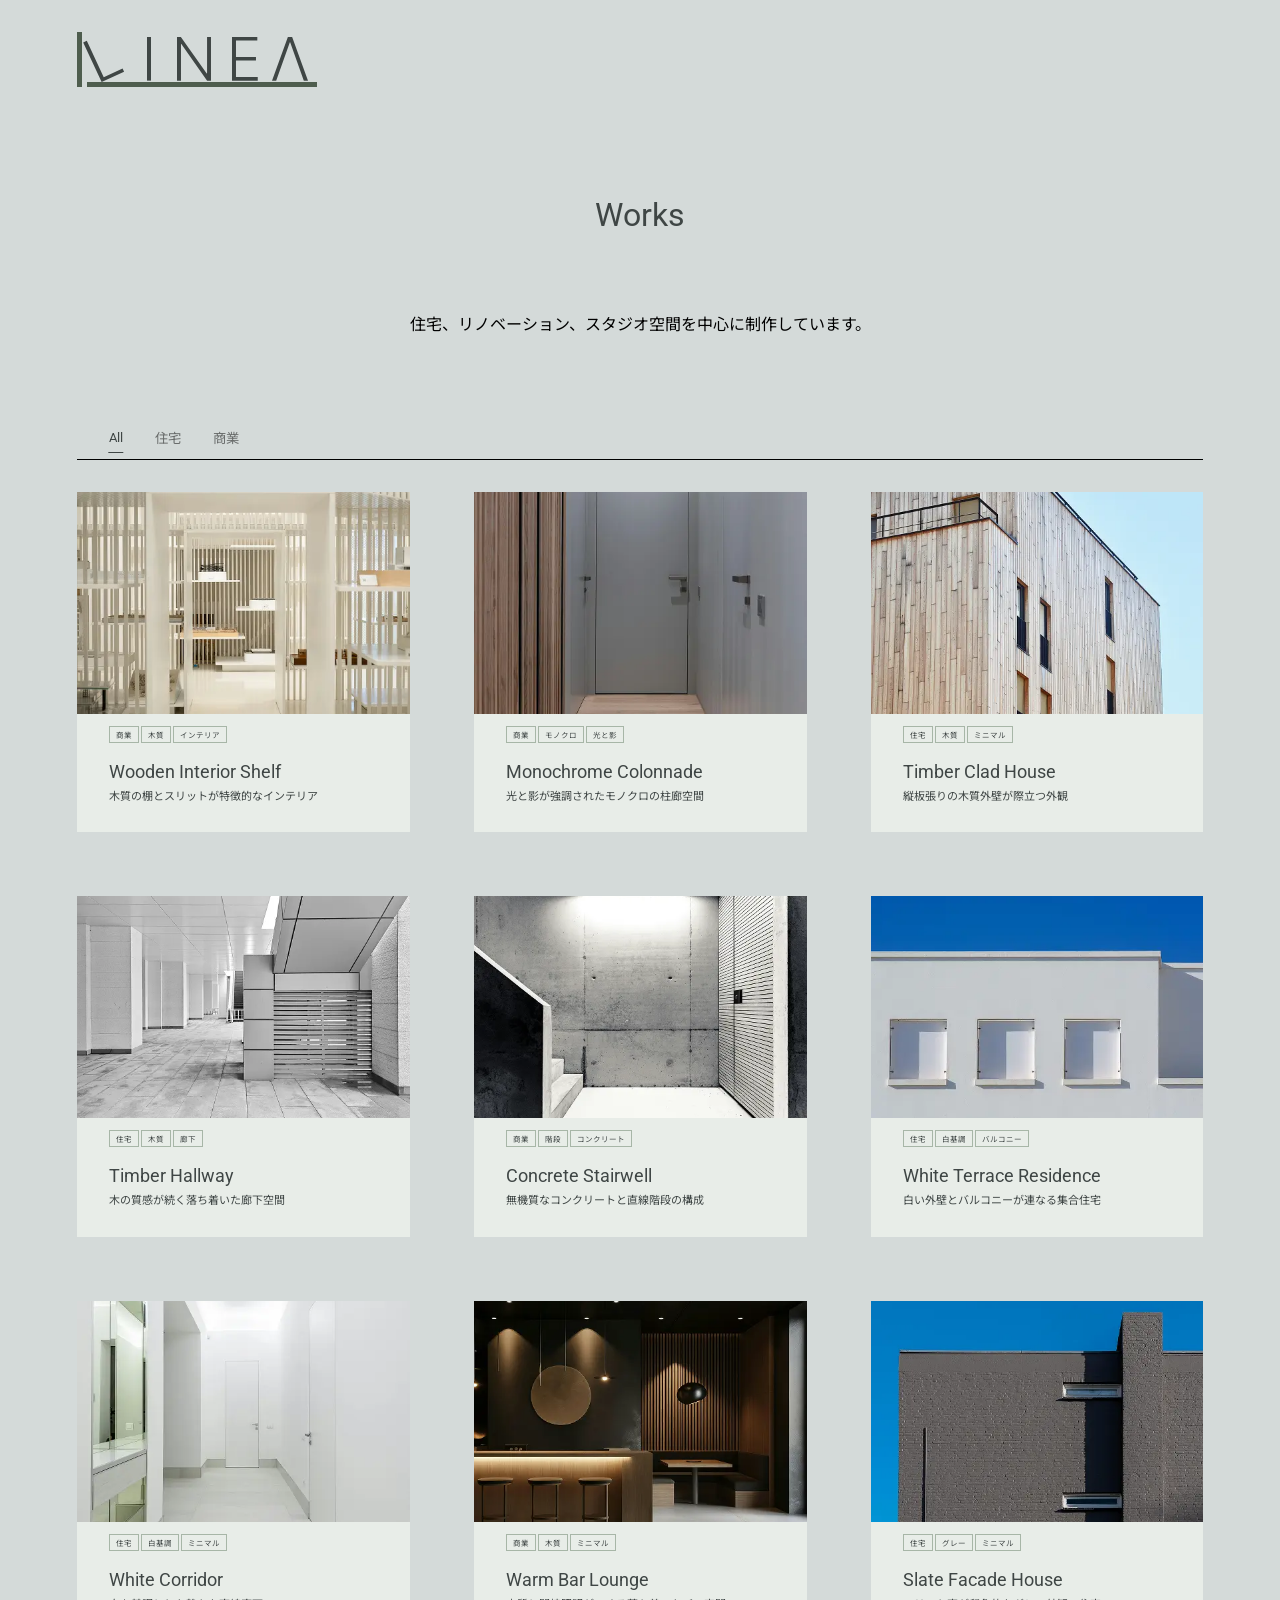
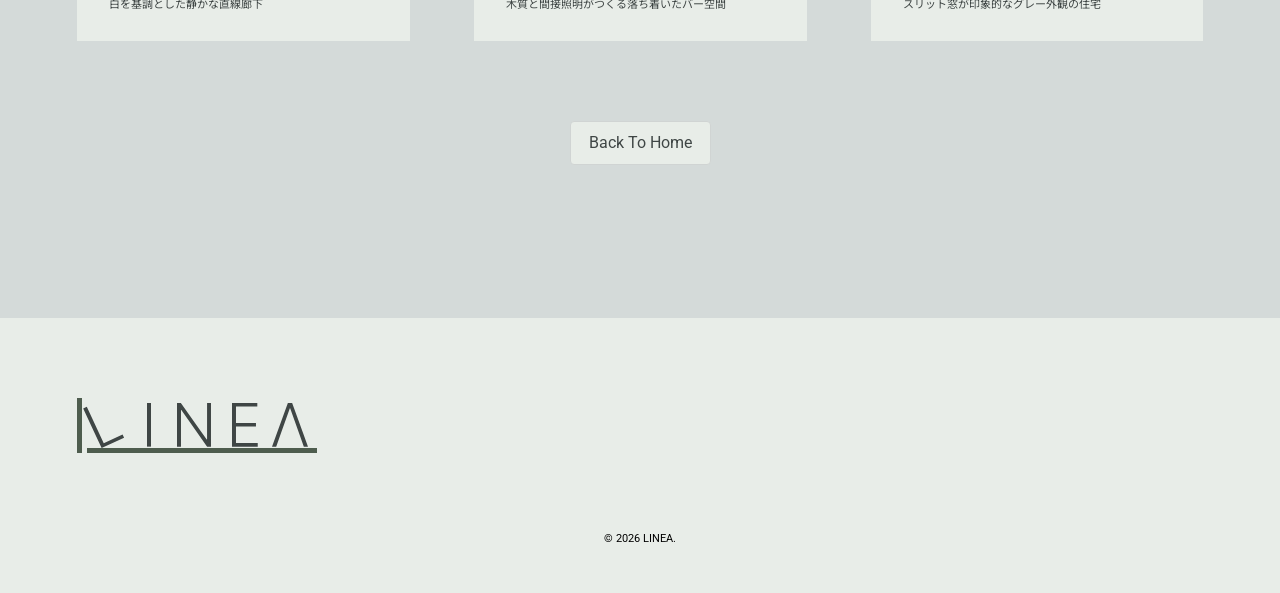
==== commit e81f2157: "余白詰め" ====
--- a/works.html
+++ b/works.html
@@ -4,7 +4,6 @@
     <meta charset="UTF-8" />
     <meta name="viewport" content="width=device-width, initial-scale=1.0" />
     <title>Works｜LINEA</title>
-<<<<<<< HEAD
     <meta
       name="description"
       content="LINEA の制作実績一覧。静けさと余白を大切にしたデザインワークを紹介します。"
@@ -13,22 +12,6 @@
     <link rel="stylesheet" href="css/style.css" />
     <link rel="icon" href="assets/icon/favicon.svg" type="image/svg+xml" />
     <link rel="icon" href="assets/icon/favicon.png" type="image/png" />
-=======
-    <link rel="stylesheet" href="css/style.css" />
-    <link rel="icon" href="assets/icon/symbolMark.svg" type="image/svg+xml" />
-    <link
-      rel="alternate icon"
-      href="assets/icon/symbolMark.png"
-      sizes="16x16"
-      type="image/png"
-    />
-    <link
-      rel="icon"
-      href="assets/icon/symbolMark.png"
-      sizes="32x32"
-      type="image/png"
-    />
->>>>>>> d5d3b25a890c0386bbb9d009d68fd9cbb4291d31
 
     <link rel="preconnect" href="https://fonts.googleapis.com" />
     <link rel="preconnect" href="https://fonts.gstatic.com" crossorigin />
@@ -36,20 +19,11 @@
       href="https://fonts.googleapis.com/css2?family=Noto+Sans+JP:wght@100..900&family=Roboto:ital,wght@0,100..900;1,100..900&display=swap"
       rel="stylesheet"
     />
-<<<<<<< HEAD
     <meta property="og:title" content="LINEA" />
-=======
-    <meta
-      name="description"
-      content="LINEA の制作実績一覧。静けさと余白を大切にしたデザインワークを紹介します。"
-    />
-    <meta property="og:title" content="Works｜LINEA" />
->>>>>>> d5d3b25a890c0386bbb9d009d68fd9cbb4291d31
     <meta
       property="og:description"
       content="LINEA の制作実績一覧。静けさと余白を大切にしたデザインワークを紹介します。"
     />
-<<<<<<< HEAD
     <meta property="og:type" content="website" />
     <meta
       property="og:url"
@@ -76,16 +50,6 @@
       rel="canonical"
       href="https://transcendent-puffpuff-2b2847.netlify.app/works.html"
     />
-=======
-    <!-- サムネ作る -->
-    <!-- og:image を絶対URLにする※相対パス読めない -->
-    <meta property="og:image" content="assets/img/ogp.png" />
-    <!-- 公開後にURL差し替える-->
-    <meta property="og:url" content="https://linea.example.com" />
-    <meta property="og:type" content="website" />
-    <!-- 公開後にURL差し替える -->
-    <link rel="canonical" href="https://example.com/page" />
->>>>>>> d5d3b25a890c0386bbb9d009d68fd9cbb4291d31
   </head>
 
   <body>
@@ -138,11 +102,7 @@
           </a>
 
           <a
-<<<<<<< HEAD
             href="monochrome-colonnade.html"
-=======
-            href="#"
->>>>>>> d5d3b25a890c0386bbb9d009d68fd9cbb4291d31
             class="worksCard worksCard--works"
             data-tags="commercial monochrome shadow colonnade minimal"
           >
@@ -169,11 +129,7 @@
           </a>
 
           <a
-<<<<<<< HEAD
             href="timber-clad-house.html"
-=======
-            href="#"
->>>>>>> d5d3b25a890c0386bbb9d009d68fd9cbb4291d31
             class="worksCard worksCard--works"
             data-tags="house wood facade vertical-panel minimal interior"
           >
@@ -200,11 +156,7 @@
           </a>
 
           <a
-<<<<<<< HEAD
             href="timber-hallway.html"
-=======
-            href="#"
->>>>>>> d5d3b25a890c0386bbb9d009d68fd9cbb4291d31
             class="worksCard worksCard--works"
             data-tags="house wood corridor door minimal interior"
           >
@@ -231,11 +183,7 @@
           </a>
 
           <a
-<<<<<<< HEAD
             href="concrete-stairwell.html"
-=======
-            href="#"
->>>>>>> d5d3b25a890c0386bbb9d009d68fd9cbb4291d31
             class="worksCard worksCard--works"
             data-tags="commercial concrete stair industrial minimal interior"
           >
@@ -262,11 +210,7 @@
           </a>
 
           <a
-<<<<<<< HEAD
             href="white-terrace-residence.html"
-=======
-            href="#"
->>>>>>> d5d3b25a890c0386bbb9d009d68fd9cbb4291d31
             class="worksCard worksCard--works"
             data-tags="house white balcony residence minimal clean"
           >
@@ -293,11 +237,7 @@
           </a>
 
           <a
-<<<<<<< HEAD
             href="white-corridor.html"
-=======
-            href="#"
->>>>>>> d5d3b25a890c0386bbb9d009d68fd9cbb4291d31
             class="worksCard worksCard--works"
             data-tags="house white minimal corridor clean light"
           >
@@ -324,11 +264,7 @@
           </a>
 
           <a
-<<<<<<< HEAD
             href="warm-bar-lounge.html"
-=======
-            href="#"
->>>>>>> d5d3b25a890c0386bbb9d009d68fd9cbb4291d31
             class="worksCard worksCard--works"
             data-tags="commercial wood warm lighting lounge interior minimal"
           >
@@ -355,11 +291,7 @@
           </a>
 
           <a
-<<<<<<< HEAD
             href="slate-facade-house.html"
-=======
-            href="#"
->>>>>>> d5d3b25a890c0386bbb9d009d68fd9cbb4291d31
             class="worksCard worksCard--works"
             data-tags="house gray facade slit-window minimal clean"
           >
@@ -393,15 +325,9 @@
 
     <footer>
       <div class="footerContainer">
-<<<<<<< HEAD
         <a href="index.html" class="footerLogo">
           <img src="assets/icon/logo.svg" alt="LINEAロゴ" />
         </a>
-=======
-        <div class="footerLogo">
-          <img src="assets/icon/logo.svg" alt="LINEAロゴ" />
-        </div>
->>>>>>> d5d3b25a890c0386bbb9d009d68fd9cbb4291d31
       </div>
 
       <small class="copy textXs">&copy; 2026 LINEA.</small>
--- a/css/style.css
+++ b/css/style.css
@@ -104,7 +104,7 @@
   font-weight: normal;
   color: var(--color-black);
 }
-oter {
+footer {
   background-color: var(--color-green-200);
 }
 input,
@@ -141,7 +141,7 @@
   flex-direction: column;
   align-items: center;
   gap: 80px;
-  margin-bottom: clamp(64px, 8vw, 140px);
+  margin-bottom: clamp(48px, 6vw, 120px);
   margin-inline: auto;
   padding-inline: clamp(32px, 6vw, 80px);
   padding-block: clamp(32px, 6vw, 80px);
@@ -152,7 +152,7 @@
   position: relative;
   width: 100%;
   height: clamp(30vh, 50vh, 80vh);
-  margin-bottom: clamp(120px, 15vw, 200px);
+  margin-bottom: clamp(48px, 6vw, 120px);
   overflow: hidden;
 }
 .mvSection img {
@@ -482,6 +482,7 @@
 .copy {
   display: block;
   margin: 0 auto;
+  padding-bottom: clamp(24px, 4vw, 48px);
   text-align: center;
 }
 
